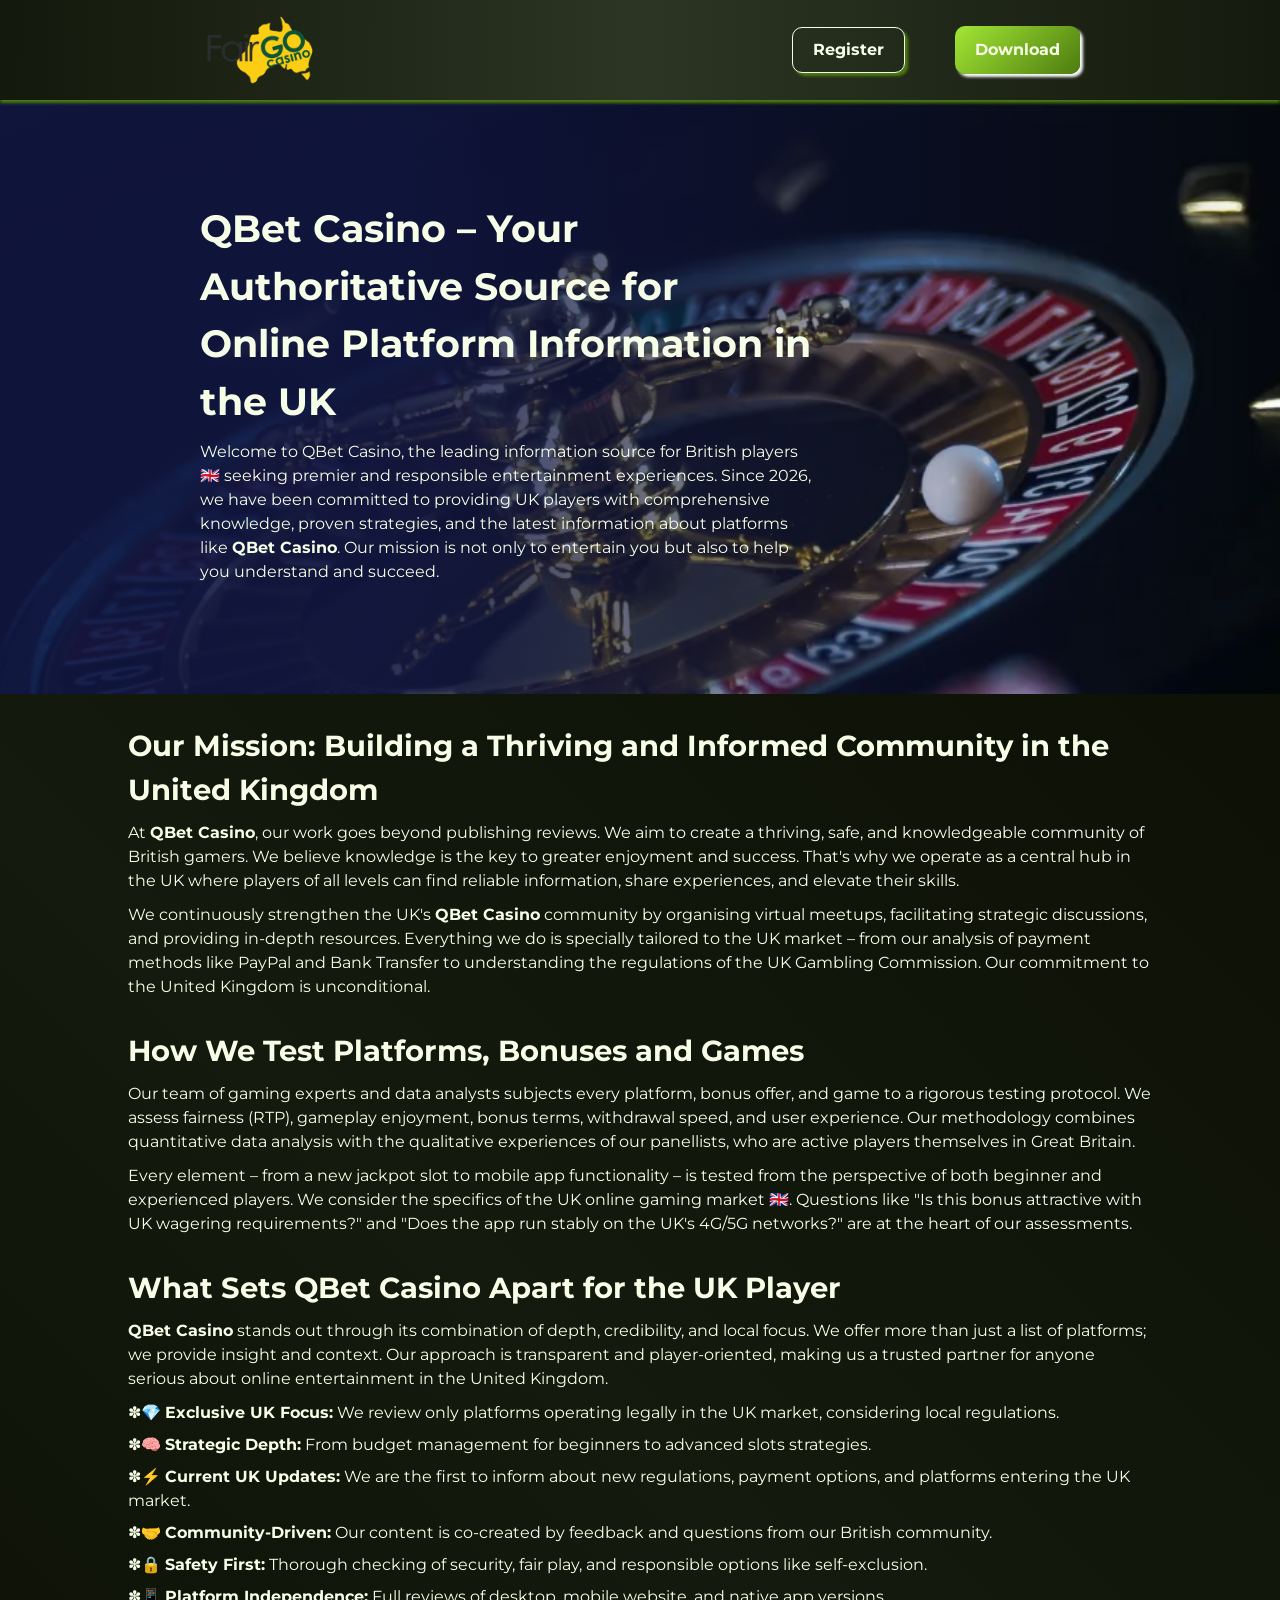
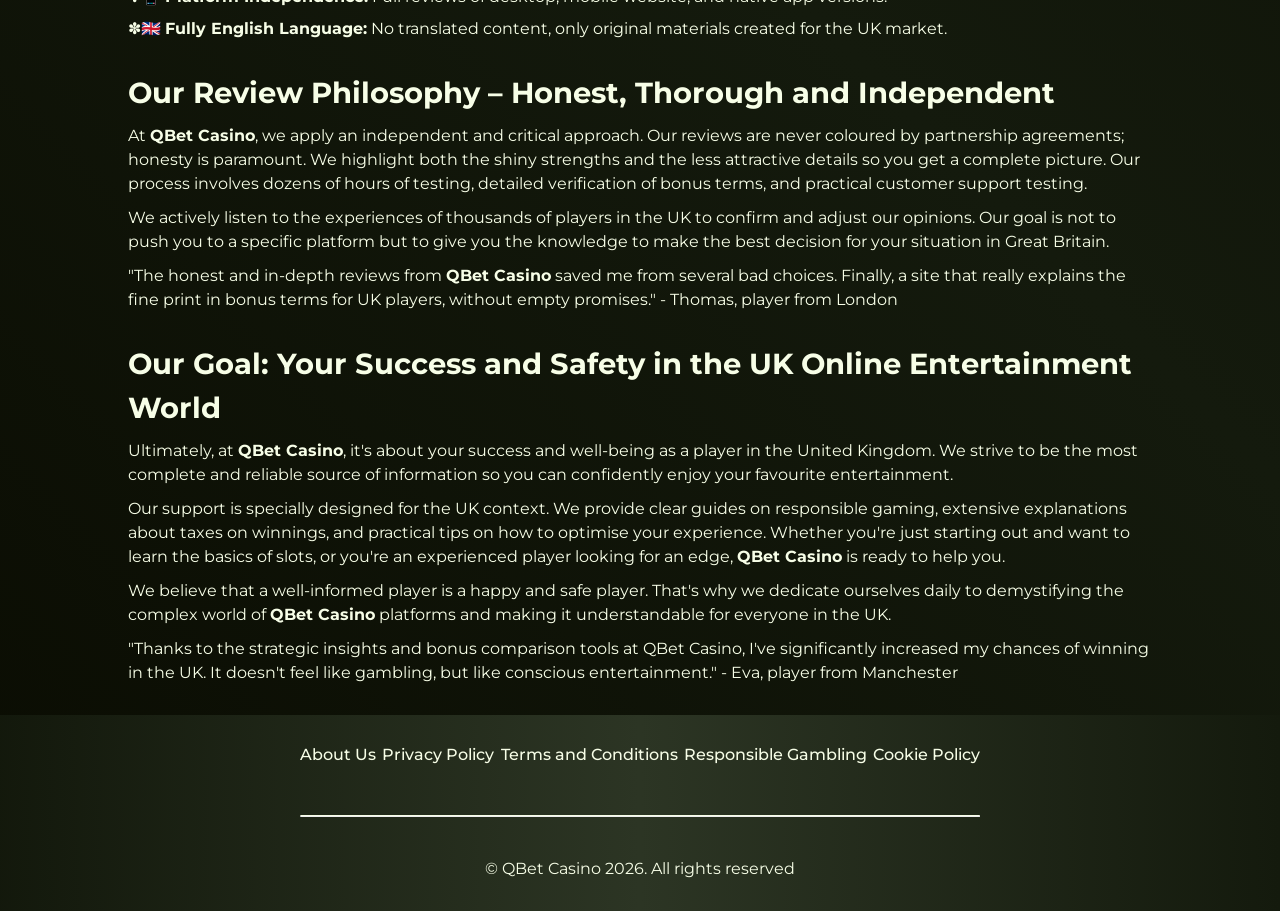
==== about-us/index.html @ fb93bfb6 "add task" ====
<!DOCTYPE html>
<html lang="en">

<head>
    <meta charset="UTF-8">
    <meta name="viewport" content="width=device-width, initial-scale=1.0">
    <link rel="stylesheet" href="/style.css">
    <link rel="shortcut icon" href="/favicon.ico" type="image/x-icon">
    <title>QBet Casino – Your Trusted Guide to Online Platforms in the UK</title>
    <meta name="description"
        content="Discover everything about QBet Casino: in-depth guides, winning strategies, expert advice and latest updates specially for UK players.">
    <meta name="googlebot" content="index,follow,noarchive">

    <link rel="canonical" href="https://www.diamondhomeimprovementsltd.co.uk/about-us/">

    <meta property="og:type" content="website" />
    <meta property="og:title" content="QBet Casino – Your Trusted Guide to Online Platforms in the UK" />
    <meta property="og:description"
        content="Discover everything about QBet Casino: in-depth guides, winning strategies, expert advice and latest updates specially for UK players." />
    <meta property="og:url" content="https://www.diamondhomeimprovementsltd.co.uk/about-us/" />
    <meta property="og:site_name" content="QBet Casino" />
    <meta property="og:image" content="https://www.diamondhomeimprovementsltd.co.uk/img/1.webp" />
    <meta property="og:locale" content="en_GB" />

    <meta name="twitter:card" content="summary_large_image" />
    <meta name="twitter:title" content="QBet Casino – Your Trusted Guide to Online Platforms in the UK" />
    <meta name="twitter:description"
        content="Complete guides and proven strategies for QBet Casino players in the United Kingdom." />
    <meta name="twitter:image" content="https://www.diamondhomeimprovementsltd.co.uk/img/1.webp" />
</head>

<body>

    <header>
        <div class="logo">
            <a href="/"><img src="/img/logo.webp" alt="QBet Casino logo" width="140" height="70"></a>
        </div>

        <div class="header-btn">
            <a href="/play/" rel="nofollow" content="noindex" class="h-violet-btn">Register</a>
            <a href="/play/" rel="nofollow" content="noindex" class="h-accent-btn">Download</a>
        </div>
    </header>

    <main>
        <div class="promo">
            <div class="promo-l">
                <h1>QBet Casino – Your Authoritative Source for Online Platform Information in the UK</h1>
                <p class="txt">
                    Welcome to QBet Casino, the leading information source for British players 🇬🇧 seeking premier and
                    responsible entertainment experiences. Since 2026, we have been committed to providing UK players
                    with comprehensive knowledge, proven strategies, and the latest information about platforms like
                    <strong>QBet Casino</strong>. Our mission is not only to entertain you but also to help you
                    understand and succeed.
                </p>
            </div>
        </div>

        <div class="wrapper">
            <div class="container">
                <h2>Our Mission: Building a Thriving and Informed Community in the United Kingdom</h2>
                <p class="txt">
                    At <strong>QBet Casino</strong>, our work goes beyond publishing reviews. We aim to create a
                    thriving, safe, and knowledgeable community of British gamers. We believe knowledge is the key to
                    greater enjoyment and success. That's why we operate as a central hub in the UK where players of all
                    levels can find reliable information, share experiences, and elevate their skills.
                </p>
                <p class="txt">
                    We continuously strengthen the UK's <strong>QBet Casino</strong> community by organising virtual
                    meetups, facilitating strategic discussions, and providing in-depth resources. Everything we do is
                    specially tailored to the UK market – from our analysis of payment methods like PayPal and Bank
                    Transfer to understanding the regulations of the UK Gambling Commission. Our commitment to the
                    United Kingdom is unconditional.
                </p>
            </div>

            <div class="container">
                <h2>How We Test Platforms, Bonuses and Games</h2>
                <p class="txt">
                    Our team of gaming experts and data analysts subjects every platform, bonus offer, and game to a
                    rigorous testing protocol. We assess fairness (RTP), gameplay enjoyment, bonus terms, withdrawal
                    speed, and user experience. Our methodology combines quantitative data analysis with the qualitative
                    experiences of our panellists, who are active players themselves in Great Britain.
                </p>
                <p class="txt">
                    Every element – from a new jackpot slot to mobile app functionality – is tested from the perspective
                    of both beginner and experienced players. We consider the specifics of the UK online gaming market
                    🇬🇧. Questions like "Is this bonus attractive with UK wagering requirements?" and "Does the app run
                    stably on the UK's 4G/5G networks?" are at the heart of our assessments.
                </p>
            </div>

            <div class="container">
                <h2>What Sets QBet Casino Apart for the UK Player</h2>
                <p class="txt">
                    <strong>QBet Casino</strong> stands out through its combination of depth, credibility, and local
                    focus. We offer more than just a list of platforms; we provide insight and context. Our approach is
                    transparent and player-oriented, making us a trusted partner for anyone serious about online
                    entertainment in the United Kingdom.
                </p>
                <ul>
                    <li>💎 <strong>Exclusive UK Focus:</strong> We review only platforms operating legally in the UK
                        market, considering local regulations.</li>
                    <li>🧠 <strong>Strategic Depth:</strong> From budget management for beginners to advanced slots
                        strategies.</li>
                    <li>⚡ <strong>Current UK Updates:</strong> We are the first to inform about new regulations, payment
                        options, and platforms entering the UK market.</li>
                    <li>🤝 <strong>Community-Driven:</strong> Our content is co-created by feedback and questions from
                        our British community.</li>
                    <li>🔒 <strong>Safety First:</strong> Thorough checking of security, fair play, and responsible
                        options like self-exclusion.</li>
                    <li>📱 <strong>Platform Independence:</strong> Full reviews of desktop, mobile website, and native
                        app versions.</li>
                    <li>🇬🇧 <strong>Fully English Language:</strong> No translated content, only original materials
                        created for the UK market.</li>
                </ul>
            </div>

            <div class="container">
                <h2>Our Review Philosophy – Honest, Thorough and Independent</h2>
                <p class="txt">
                    At <strong>QBet Casino</strong>, we apply an independent and critical approach. Our reviews are
                    never coloured by partnership agreements; honesty is paramount. We highlight both the shiny
                    strengths and the less attractive details so you get a complete picture. Our process involves dozens
                    of hours of testing, detailed verification of bonus terms, and practical customer support testing.
                </p>
                <p class="txt">
                    We actively listen to the experiences of thousands of players in the UK to confirm and adjust our
                    opinions. Our goal is not to push you to a specific platform but to give you the knowledge to make
                    the best decision for your situation in Great Britain.
                </p>
                <p class="txt">
                    "The honest and in-depth reviews from <strong>QBet Casino</strong> saved me from several bad
                    choices. Finally, a site that really explains the fine print in bonus terms for UK players, without
                    empty promises." - Thomas, player from London
                </p>
            </div>

            <div class="container">
                <h2>Our Goal: Your Success and Safety in the UK Online Entertainment World</h2>
                <p class="txt">
                    Ultimately, at <strong>QBet Casino</strong>, it's about your success and well-being as a player in
                    the United Kingdom. We strive to be the most complete and reliable source of information so you can
                    confidently enjoy your favourite entertainment.
                </p>
                <p class="txt">
                    Our support is specially designed for the UK context. We provide clear guides on responsible gaming,
                    extensive explanations about taxes on winnings, and practical tips on how to optimise your
                    experience. Whether you're just starting out and want to learn the basics of slots, or you're an
                    experienced player looking for an edge, <strong>QBet Casino</strong> is ready to help you.
                </p>
                <p class="txt">
                    We believe that a well-informed player is a happy and safe player. That's why we dedicate ourselves
                    daily to demystifying the complex world of <strong>QBet Casino</strong> platforms and making it
                    understandable for everyone in the UK.
                </p>
                <p class="txt">
                    "Thanks to the strategic insights and bonus comparison tools at QBet Casino, I've significantly
                    increased my chances of winning in the UK. It doesn't feel like gambling, but like conscious
                    entertainment." - Eva, player from Manchester
                </p>
            </div>
        </div>
    </main>

    <footer>
        <ul>
            <li>
                <a href="/about-us/">About Us</a>
            </li>
            <li>
                <a href="/privacy-policy/">Privacy Policy</a>
            </li>
            <li>
                <a href="/terms-and-conditions/">Terms and Conditions</a>
            </li>
            <li>
                <a href="/responsible-gambling/">Responsible Gambling</a>
            </li>
            <li>
                <a href="/cookie-policy/">Cookie Policy</a>
            </li>
        </ul>

        <hr>

        <p class="txt">
            © QBet Casino 2026. All rights reserved
        </p>
    </footer>
</body>

</html>
---- style.css ----
@font-face {
	font-family: Montserrat;
	src: url('./font/Montserrat-Regular.ttf') format('truetype');
	font-weight: 400;
	font-style: normal;
}
@font-face {
	font-family: Montserrat;
	src: url('./font/Montserrat-Medium.ttf') format('truetype');
	font-weight: 500;
	font-style: normal;
}
@font-face {
	font-family: Montserrat;
	src: url('./font/Montserrat-Bold.ttf') format('truetype');
	font-weight: 700;
	font-style: normal;
}

:root {
	--background: linear-gradient(45deg, #0a0c02 0%, #141a0d 45%, #0a0c02 100%);
	--header: linear-gradient(90deg, #141a0de0, #2c3524, #141a0d);
	--btn-accent: linear-gradient(135deg, #a3e635, #4d7c0f);
	--btn-inherit: #f7fee7;
	--accent: linear-gradient(135deg, #bef264, #65a30d);
	--gift: #f9fafb;
	--gift-btn: linear-gradient(135deg, #365314, #1a2e05);
	--border-radius: 10px;
	--table: linear-gradient(180deg, #141a0d, #0a0c02);
	--minus: #fb7185;
	--shadow: #a3e63520;
	--second-shadow: #4d7c0f;
}

* {
	margin: 0;
	padding: 0;
	box-sizing: border-box;
	scroll-behavior: smooth;
	text-overflow: clip;
}

ul {
	list-style: '✽';
	list-style-position: inside;
}

ul li,
ol li {
	margin: 8px 0;
}

ul li::marker {
	color: var(--accent);
}

ol {
	list-style-position: inside;
}

a {
	text-decoration: none;
	color: inherit;
}

img,
video {
	width: 80%;
	height: auto;
	display: block;
	border-radius: var(--border-radius);
}

button {
	all: unset;
	cursor: pointer;
	box-sizing: border-box;
}

input,
textarea,
button,
select {
	font: inherit;
	border: none;
	outline: none;
}

h1,
h2,
h3,
h4,
h5,
h6 {
	font-weight: 500;
	color: var(--btn-inherit) fff;
}

h1 {
	font-weight: 700;
	font-size: 2.4rem;
}

h2 {
	font-size: 1.8rem;
	font-weight: 700;
}

h3 {
	font-size: 1.5rem;
	font-weight: 500;
	margin: 10px 0;
}

.txt {
	font-size: 1rem;
	margin: 10px 0;
}
body {
	font-family: 'Montserrat', sans-serif;
	font-size: 1rem;
	line-height: 1.5;
	background: var(--background);
	color: var(--btn-inherit);
	box-sizing: border-box;
}

main {
	width: 100%;
	margin: 0 auto;
}

header {
	padding: 10px 200px;
	height: auto;
	display: flex;
	align-items: center;
	justify-content: space-between;
	background: var(--header);
	box-shadow: 0 3px 3px var(--second-shadow);
	max-width: 100vw;
	margin: 0 auto;
	position: sticky;
	top: 0;
	z-index: 100;
}

header img {
	width: 120px;
	height: auto;
	border-radius: 10px;
}

.header-btn {
	display: flex;
	align-items: center;
	justify-content: space-between;
}

.h-violet-btn {
	padding: 10px 20px;
	font-size: 1rem;
	border: 1px solid var(--btn-inherit);
	border-radius: 10px;
	box-shadow: 3px 3px 3px var(--second-shadow);
	margin-right: 50px;
	font-weight: 700;
	transition: all 0.3s ease-in-out;
}

.h-accent-btn {
	padding: 12px 20px;
	font-size: 1rem;
	background: var(--btn-accent);
	box-shadow: 3px 3px 3px var(--gift);
	border-radius: 10px;
	text-align: center;
	font-weight: 700;
	transition: all 0.3s ease;
}

.h-app-link {
	font-size: 1rem;
	font-weight: 600;
	transition: all 0.5s ease;
}

.h-accent-btn:hover {
	background: white;
	color: var(--minus);
}

.h-violet-btn:hover,
.h-accent-btn:hover {
	transform: scale(0.9);
	box-shadow: 1px 1px 5px var(--gift);
}

.h-app-link:hover {
	font-size: 1.2rem;
}

.wrapper {
	max-width: 80%;
	margin: 0 auto;
}

.promo {
	display: flex;
	align-items: center;
	justify-content: space-between;
	padding: 100px 200px;
	gap: 50px;
	background-image:
		linear-gradient(90deg, rgba(17, 22, 65, 0.89) 30%, rgba(255, 255, 255, 0) 100%), url(./img/layer.webp);
	background-repeat: no-repeat;
	background-size: cover;
}

.promo-l {
	width: 70%;
	z-index: 10;
}

.blob {
	position: absolute;
	width: 80px;
	height: 80px;
	background: var(--btn-accent);
	box-shadow:
		0 0 50px rgba(250, 204, 21, 0.4),
		inset 10px -10px 20px rgba(0, 0, 0, 0.1);
	border-radius: 60% 40% 30% 70% / 60% 30% 70% 40%;
	animation:
		morph 8s ease-in-out infinite,
		float 12s ease-in-out infinite;

	filter: blur(1px);
	z-index: -1;
}

@keyframes morph {
	0% {
		border-radius: 60% 40% 30% 70% / 60% 30% 70% 40%;
	}
	25% {
		border-radius: 45% 55% 50% 50% / 55% 45% 55% 45%;
	}
	50% {
		border-radius: 30% 70% 70% 30% / 30% 30% 70% 70%;
	}
	75% {
		border-radius: 55% 45% 40% 60% / 45% 55% 45% 55%;
	}
	100% {
		border-radius: 60% 40% 30% 70% / 60% 30% 70% 40%;
	}
}

@keyframes float {
	0%,
	100% {
		transform: translate(0, 0) rotate(0deg);
	}
	33% {
		transform: translate(30px, -50px) rotate(5deg);
	}
	66% {
		transform: translate(-20px, 20px) rotate(-5deg);
	}
}

.promo-gift {
	background: var(--gift);
	width: 30%;
	height: auto;
	padding: 20px 40px;
	text-align: center;
	border-radius: 20px;
	animation: pulse-shadow 2s infinite;
}

@keyframes pulse-shadow {
	0% {
		box-shadow: 0 0 25px 3px var(--second-shadow);
	}
	50% {
		box-shadow: 0 0 15px 8px var(--second-shadow);
	}
	100% {
		box-shadow: 0 0 25px 3px var(--second-shadow);
	}
}

.gift-box {
	background: var(--gift);
	border-radius: 100%;
	width: 84px;
	height: auto;
	display: flex;
	align-items: center;
	justify-content: center;
	padding: 12px;
	margin: 0px auto;
	margin-top: -48px;
}

.txt-accent {
	color: var(--minus);
	font-size: 1.5rem;
	line-height: 2rem;
	font-weight: 700;
}

.btn-accent {
	display: inline-block;
	padding: 10px 16px;
	font-size: 1rem;
	background: var(--gift-btn);
	color: var(--btn-inherit) fff;
	border-radius: 10px;
	text-align: center;
	font-weight: 700;
	margin: 20px auto;
	text-transform: uppercase;
	transition: all 0.4s ease-in-out;
}

.btn-accent:hover {
	transform: scale(1.1);
}

.gift-zoom {
	animation: zoom-in-zoom-out 3s ease infinite;
}

@keyframes zoom-in-zoom-out {
	0% {
		scale: 120%;
	}
	50% {
		scale: 140%;
	}
	100% {
		scale: 120%;
	}
}

.navigation {
	margin: 20px auto;
	background: var(--gift-btn);
	border-radius: 16px;
	box-shadow: 0 0 15px 3px var(--second-shadow);
	padding: 8px;
	transition: all 0.4s ease;
}

.navigation:hover {
	box-shadow: 0 0 10px 9px var(--second-shadow);
}

.txt-nav {
	text-align: center;
	cursor: pointer;
	position: relative;
	padding: 10px 0;
	font-size: 1.2rem;
	font-weight: 500;
	display: block;
}

.txt-nav::before {
	content: '☰';
	position: absolute;
	top: 11px;
	right: 20px;
}

.nav-list {
	margin: 0 auto;
	column-count: 3;
	width: 100%;
	border: 1px solid var(--accent);
	padding: 10px;
	background: var(--gift-btn);
	border-radius: 10px;
	display: none;
}

#toggle-nav:checked ~ .nav-list {
	display: block;
}

.nav-list li {
	margin: 4px 0;
}

.nav-list li a:hover {
	text-decoration: underline;
}

.container {
	margin: 30px auto;
}

.table-wrapper {
	overflow-x: auto;
	margin-top: 1.5rem;
	border-radius: var(--border-radius);
	width: 100%;
}

.table-wrapper table {
	width: 100%;
	border-collapse: collapse;
	color: var(--white);
	font-size: 1rem;
	min-width: 320px;
	background: var(--gift-btn);
	border-radius: 12px;
	margin: 20px auto;
}

thead {
	background: var(--table);
}

table td,
table th {
	border: 1px solid var(--background);
	padding: 8px;
}

table tr:nth-child(even) {
	background: #20173072;
}

.steps-container {
	display: flex;
	flex-direction: column;
	gap: 40px;
	padding-left: 24px;
	border-left: 3px solid #6edb7d;
	margin: 20px 40px;
	width: 100%;
}

.loggen {
	width: 80%;
	margin: 20px auto;
	padding: 40px;
	background: var(--gift-btn);
	border-radius: 10px;
	border: 2px solid var(--accent);
}

.loggen h2 {
	text-align: center;
}

.step {
	display: flex;
	align-items: flex-start;
	gap: 20px;
	position: relative;
}

.step-number {
	position: absolute;
	left: -40px;
	top: 0;
	background: #6edb7d;
	color: white;
	font-weight: bold;
	border-radius: 50%;
	width: 30px;
	height: 30px;
	text-align: center;
	line-height: 30px;
	font-size: 16px;
}

hr {
	width: 100%;
	border-top: 1px solid var(--btn-inherit);
	border-radius: 10px;
	margin-top: 10px;
}

.step-content {
	width: 90%;
}

.step-content h3 {
	margin: 0 0 10px;
	font-size: 20px;
	color: var(--btn-inherit);
}

.step-content img {
	max-width: 60%;
	border-radius: 8px;
	margin-bottom: 10px;
}

.promoties-bonus {
	display: flex;
	align-items: start;
	justify-content: space-evenly;
	gap: 30px;
}

.voordelen {
	width: 100%;
	border: 2px solid var(--btn-accent);
	border-radius: 12px;
}

.voordelen ul,
.nadelen ul {
	padding: 14px 20px;
}

.voordelen-title {
	display: flex;
	background: var(--btn-accent);
	font-size: 1.2rem;
	font-weight: 700;
	padding: 8px 14px;
	border-top-left-radius: 8px;
	border-top-right-radius: 8px;
}

.nadelen {
	width: 100%;
	border: 2px solid var(--minus);
	border-radius: 12px;
}

.nadelen-title {
	display: flex;
	background: var(--minus);
	font-size: 1.2rem;
	font-weight: 700;
	padding: 8px 14px;
	border-top-left-radius: 8px;
	border-top-right-radius: 8px;
}

.faq-contnetn {
	background: var(--table);
	padding: 18px 40px;
}

.qa-content {
	margin: 20px auto;
	display: flex;
	flex-direction: column;
}
.qa-scontent-title {
	margin: 10px auto;
	border-top: 1px solid var(--btn-inherit);
}

.qa-title {
	font-size: 20px;
	width: 100%;
	position: relative;
	margin: 0;
	display: block;
	cursor: pointer;
}

.qa-answaer {
	font-size: 18px;
	padding: 0px 10px;
	margin: 0 10px;
	color: var(--btn-inherit);
}

footer {
	display: flex;
	flex-direction: column;
	align-items: center;
	justify-content: center;
	gap: 30px;
	margin: 0 auto;
	width: 100%;
	padding: 20px 300px;
	background: var(--header);
	text-align: center;
}

footer ul {
	list-style: none;
	display: flex;
	align-items: center;
	justify-content: space-between;
	width: 100%;
	font-size: 1rem;
	font-weight: 500;
	transition: all 0.4s ease-in-out;
}

footer a img {
	width: 80px;
	height: auto;
}

footer ul li:hover {
	color: var(--btn-accent);
}

.f-active {
	color: var(--btn-accent);
}

.pages {
	padding: 20px 0;
	display: flex;
	flex-direction: column;
	gap: 20px;
}

@media (max-width: 1024px) {
	h1 {
		font-size: 2rem;
	}

	header {
		/* flex-wrap: wrap; */
		padding: 4px 6px;
		margin: 0 auto;
		text-align: center;
		align-items: center;
		justify-content: center;
		gap: 4px;
		max-width: 100vw;
		margin: 0 auto;
		position: sticky;
		top: 0;
		z-index: 100;
	}

	header img {
		max-width: 100px;
	}

	.h-violet-btn {
		margin-right: 10px;
	}

	.h-violet-btn,
	.h-accent-btn {
		padding: 10px 14px;
	}

	.header-app {
		position: absolute;
		bottom: -24px;
		background: var(--header);
		width: 100vw;
	}

	.promo {
		padding: 20px;
		margin: 0 auto;
		flex-direction: column;
	}

	.promo-l {
		width: 100%;
	}

	.promo-gift {
		width: 100%;
	}

	.nav-list {
		column-count: 2;
		justify-content: space-between;
	}

	table {
		width: 100%;
	}

	.loggen {
		width: 100%;
		margin: 20px 8px;
	}

	.promoties-bonus {
		flex-direction: column;
	}

	.wrapper {
		max-width: 100%;
		padding: 10px;
		margin: 20px auto;
	}

	footer {
		padding: 10px;
		text-align: center;
	}

	footer ul:first-child {
		flex-direction: column;
	}
}
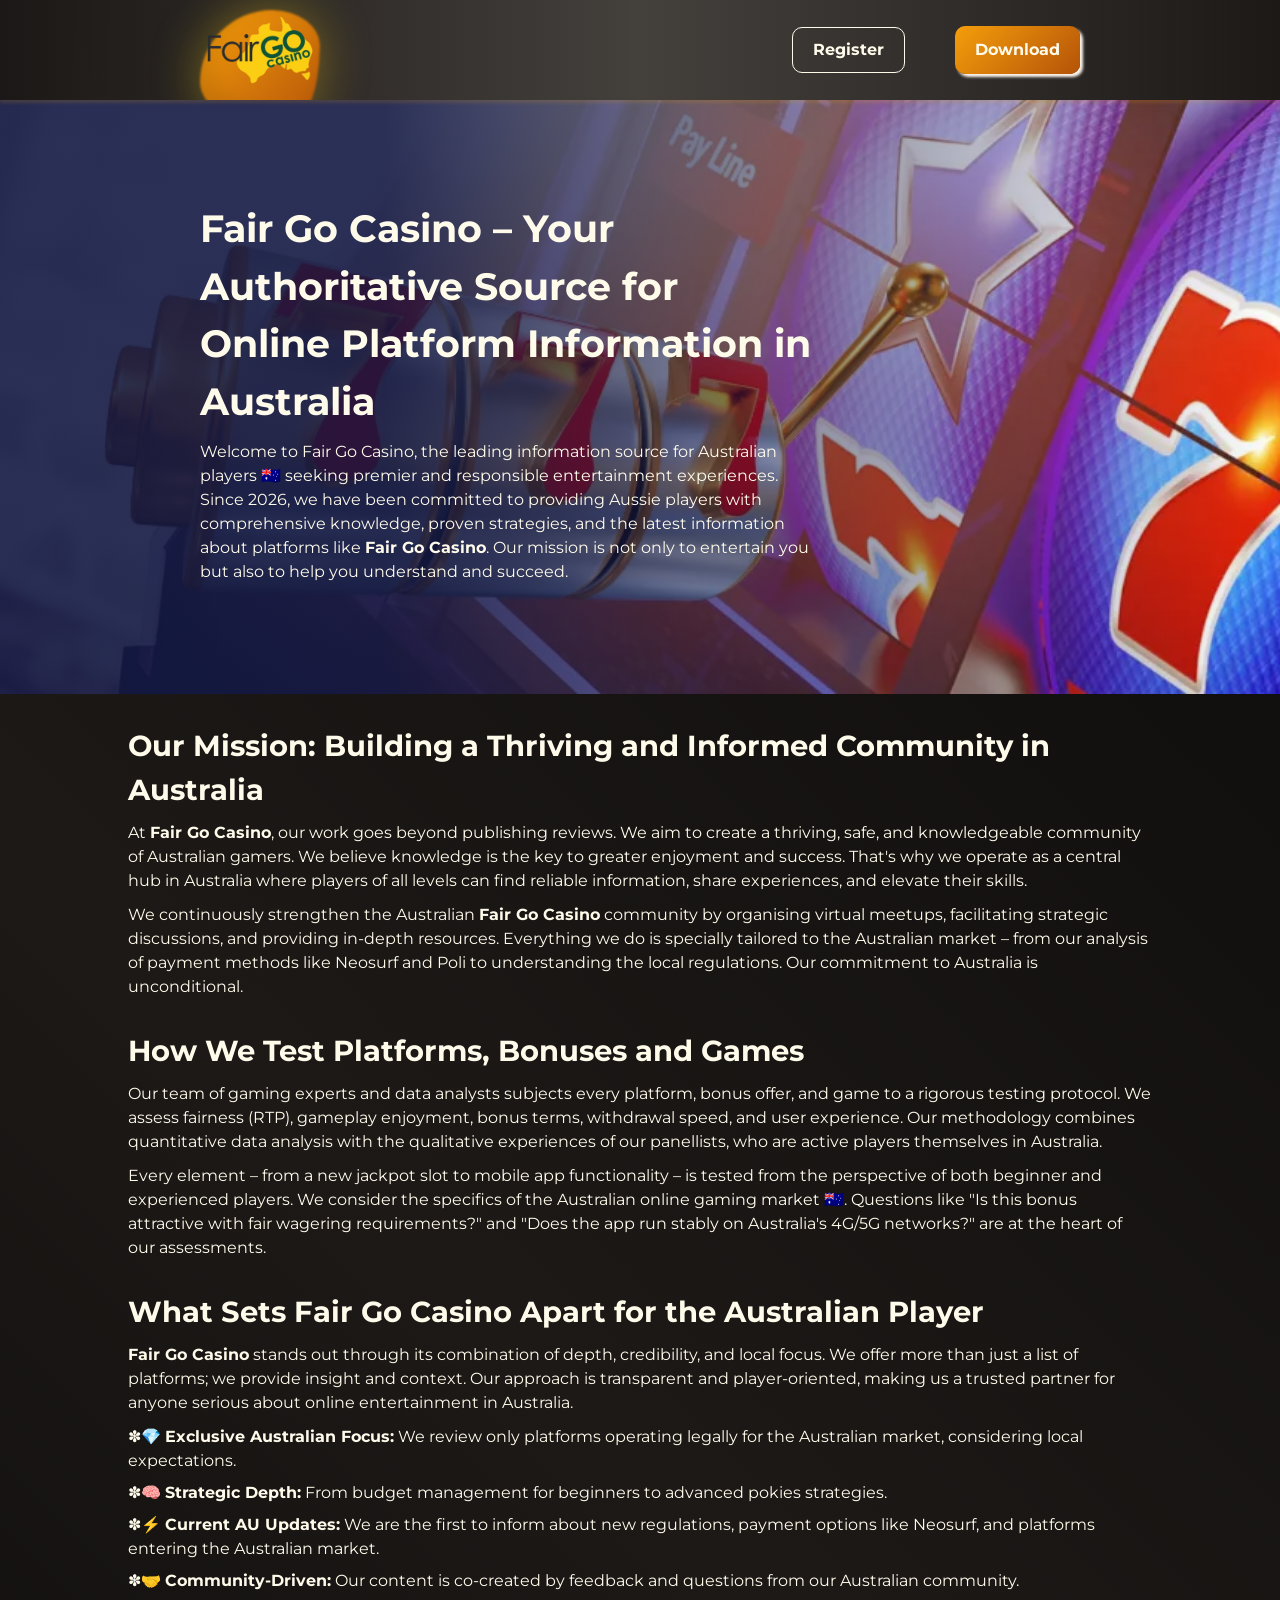
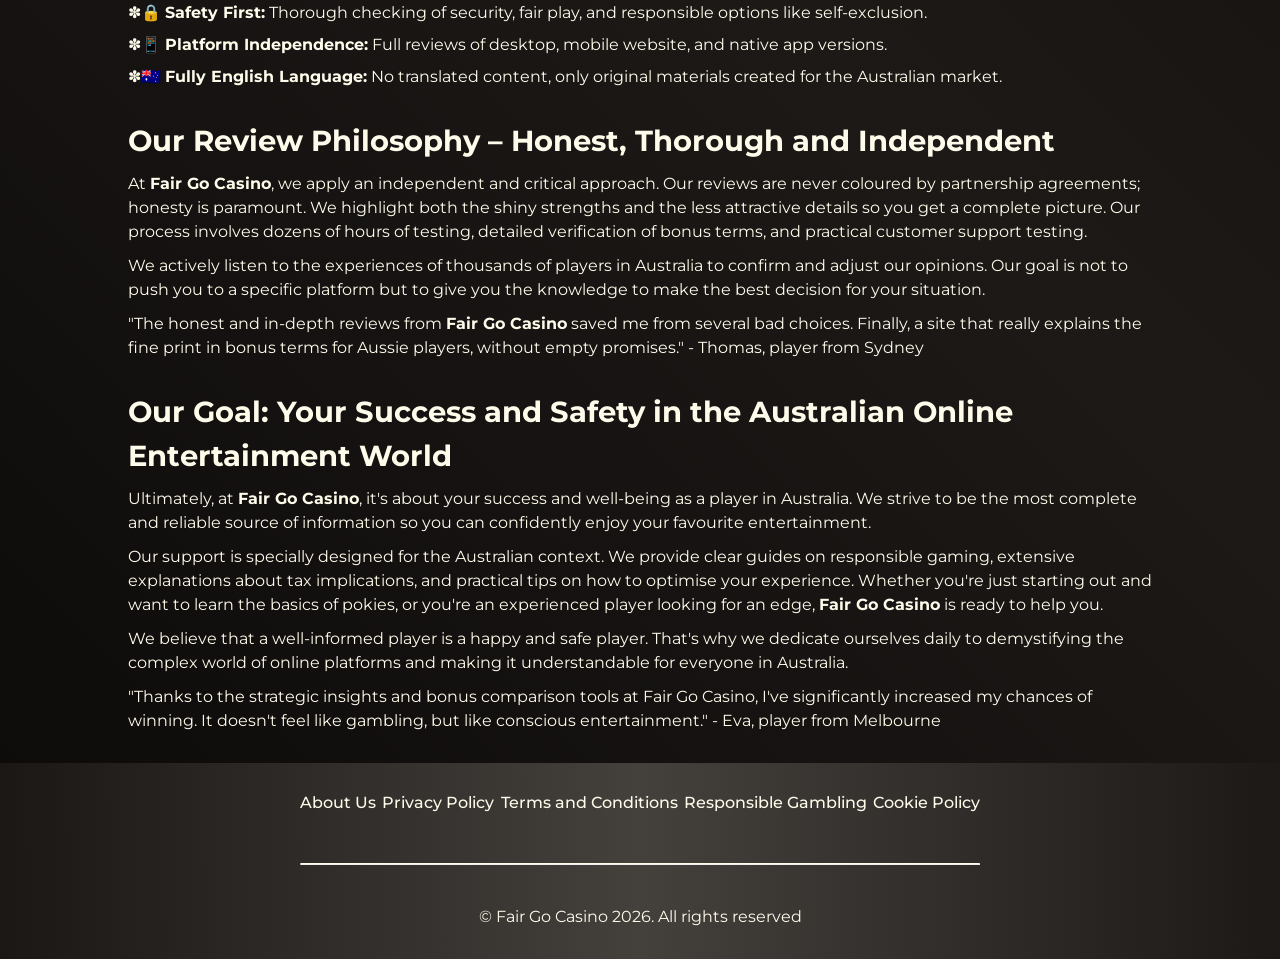
==== commit 6b5cd73c: "add new inform & change style" ====
--- a/about-us/index.html
+++ b/about-us/index.html
@@ -6,34 +6,35 @@
     <meta name="viewport" content="width=device-width, initial-scale=1.0">
     <link rel="stylesheet" href="/style.css">
     <link rel="shortcut icon" href="/favicon.ico" type="image/x-icon">
-    <title>QBet Casino – Your Trusted Guide to Online Platforms in the UK</title>
+    <title>Fair Go Casino – Your Trusted Guide to Online Platforms in Australia</title>
     <meta name="description"
-        content="Discover everything about QBet Casino: in-depth guides, winning strategies, expert advice and latest updates specially for UK players.">
+        content="Discover everything about Fair Go Casino: in-depth guides, winning strategies, expert advice and latest updates specially for Australian players.">
     <meta name="googlebot" content="index,follow,noarchive">
 
-    <link rel="canonical" href="https://www.diamondhomeimprovementsltd.co.uk/about-us/">
+    <link rel="canonical" href="https://www.haasechiro.com/about-us/">
 
     <meta property="og:type" content="website" />
-    <meta property="og:title" content="QBet Casino – Your Trusted Guide to Online Platforms in the UK" />
+    <meta property="og:title" content="Fair Go Casino – Your Trusted Guide to Online Platforms in Australia" />
     <meta property="og:description"
-        content="Discover everything about QBet Casino: in-depth guides, winning strategies, expert advice and latest updates specially for UK players." />
-    <meta property="og:url" content="https://www.diamondhomeimprovementsltd.co.uk/about-us/" />
-    <meta property="og:site_name" content="QBet Casino" />
-    <meta property="og:image" content="https://www.diamondhomeimprovementsltd.co.uk/img/1.webp" />
-    <meta property="og:locale" content="en_GB" />
+        content="Discover everything about Fair Go Casino: in-depth guides, winning strategies, expert advice and latest updates specially for Australian players." />
+    <meta property="og:url" content="https://www.haasechiro.com/about-us/" />
+    <meta property="og:site_name" content="Fair Go Casino" />
+    <meta property="og:image" content="https://www.haasechiro.com/img/1.webp" />
+    <meta property="og:locale" content="en_AU" />
 
     <meta name="twitter:card" content="summary_large_image" />
-    <meta name="twitter:title" content="QBet Casino – Your Trusted Guide to Online Platforms in the UK" />
+    <meta name="twitter:title" content="Fair Go Casino – Your Trusted Guide to Online Platforms in Australia" />
     <meta name="twitter:description"
-        content="Complete guides and proven strategies for QBet Casino players in the United Kingdom." />
-    <meta name="twitter:image" content="https://www.diamondhomeimprovementsltd.co.uk/img/1.webp" />
+        content="Complete guides and proven strategies for Fair Go Casino players in Australia." />
+    <meta name="twitter:image" content="https://www.haasechiro.com/img/1.webp" />
 </head>
 
 <body>
 
     <header>
         <div class="logo">
-            <a href="/"><img src="/img/logo.webp" alt="QBet Casino logo" width="140" height="70"></a>
+            <div class="blob"></div>
+            <a href="/"><img src="/img/logo.webp" alt="Fair Go Casino logo" width="140" height="70"></a>
         </div>
 
         <div class="header-btn">
@@ -45,12 +46,14 @@
     <main>
         <div class="promo">
             <div class="promo-l">
-                <h1>QBet Casino – Your Authoritative Source for Online Platform Information in the UK</h1>
-                <p class="txt">
-                    Welcome to QBet Casino, the leading information source for British players 🇬🇧 seeking premier and
-                    responsible entertainment experiences. Since 2026, we have been committed to providing UK players
+                <h1>Fair Go Casino – Your Authoritative Source for Online Platform Information in Australia</h1>
+                <p class="txt">
+                    Welcome to Fair Go Casino, the leading information source for Australian players 🇦🇺 seeking
+                    premier and
+                    responsible entertainment experiences. Since 2026, we have been committed to providing Aussie
+                    players
                     with comprehensive knowledge, proven strategies, and the latest information about platforms like
-                    <strong>QBet Casino</strong>. Our mission is not only to entertain you but also to help you
+                    <strong>Fair Go Casino</strong>. Our mission is not only to entertain you but also to help you
                     understand and succeed.
                 </p>
             </div>
@@ -58,19 +61,20 @@
 
         <div class="wrapper">
             <div class="container">
-                <h2>Our Mission: Building a Thriving and Informed Community in the United Kingdom</h2>
-                <p class="txt">
-                    At <strong>QBet Casino</strong>, our work goes beyond publishing reviews. We aim to create a
-                    thriving, safe, and knowledgeable community of British gamers. We believe knowledge is the key to
-                    greater enjoyment and success. That's why we operate as a central hub in the UK where players of all
+                <h2>Our Mission: Building a Thriving and Informed Community in Australia</h2>
+                <p class="txt">
+                    At <strong>Fair Go Casino</strong>, our work goes beyond publishing reviews. We aim to create a
+                    thriving, safe, and knowledgeable community of Australian gamers. We believe knowledge is the key to
+                    greater enjoyment and success. That's why we operate as a central hub in Australia where players of
+                    all
                     levels can find reliable information, share experiences, and elevate their skills.
                 </p>
                 <p class="txt">
-                    We continuously strengthen the UK's <strong>QBet Casino</strong> community by organising virtual
+                    We continuously strengthen the Australian <strong>Fair Go Casino</strong> community by organising
+                    virtual
                     meetups, facilitating strategic discussions, and providing in-depth resources. Everything we do is
-                    specially tailored to the UK market – from our analysis of payment methods like PayPal and Bank
-                    Transfer to understanding the regulations of the UK Gambling Commission. Our commitment to the
-                    United Kingdom is unconditional.
+                    specially tailored to the Australian market – from our analysis of payment methods like Neosurf and
+                    Poli to understanding the local regulations. Our commitment to Australia is unconditional.
                 </p>
             </div>
 
@@ -80,84 +84,88 @@
                     Our team of gaming experts and data analysts subjects every platform, bonus offer, and game to a
                     rigorous testing protocol. We assess fairness (RTP), gameplay enjoyment, bonus terms, withdrawal
                     speed, and user experience. Our methodology combines quantitative data analysis with the qualitative
-                    experiences of our panellists, who are active players themselves in Great Britain.
+                    experiences of our panellists, who are active players themselves in Australia.
                 </p>
                 <p class="txt">
                     Every element – from a new jackpot slot to mobile app functionality – is tested from the perspective
-                    of both beginner and experienced players. We consider the specifics of the UK online gaming market
-                    🇬🇧. Questions like "Is this bonus attractive with UK wagering requirements?" and "Does the app run
-                    stably on the UK's 4G/5G networks?" are at the heart of our assessments.
-                </p>
-            </div>
-
-            <div class="container">
-                <h2>What Sets QBet Casino Apart for the UK Player</h2>
-                <p class="txt">
-                    <strong>QBet Casino</strong> stands out through its combination of depth, credibility, and local
+                    of both beginner and experienced players. We consider the specifics of the Australian online gaming
+                    market 🇦🇺. Questions like "Is this bonus attractive with fair wagering requirements?" and "Does
+                    the app run
+                    stably on Australia's 4G/5G networks?" are at the heart of our assessments.
+                </p>
+            </div>
+
+            <div class="container">
+                <h2>What Sets Fair Go Casino Apart for the Australian Player</h2>
+                <p class="txt">
+                    <strong>Fair Go Casino</strong> stands out through its combination of depth, credibility, and local
                     focus. We offer more than just a list of platforms; we provide insight and context. Our approach is
                     transparent and player-oriented, making us a trusted partner for anyone serious about online
-                    entertainment in the United Kingdom.
+                    entertainment in Australia.
                 </p>
                 <ul>
-                    <li>💎 <strong>Exclusive UK Focus:</strong> We review only platforms operating legally in the UK
-                        market, considering local regulations.</li>
-                    <li>🧠 <strong>Strategic Depth:</strong> From budget management for beginners to advanced slots
+                    <li>💎 <strong>Exclusive Australian Focus:</strong> We review only platforms operating legally for
+                        the Australian market, considering local expectations.</li>
+                    <li>🧠 <strong>Strategic Depth:</strong> From budget management for beginners to advanced pokies
                         strategies.</li>
-                    <li>⚡ <strong>Current UK Updates:</strong> We are the first to inform about new regulations, payment
-                        options, and platforms entering the UK market.</li>
+                    <li>⚡ <strong>Current AU Updates:</strong> We are the first to inform about new regulations, payment
+                        options like Neosurf, and platforms entering the Australian market.</li>
                     <li>🤝 <strong>Community-Driven:</strong> Our content is co-created by feedback and questions from
-                        our British community.</li>
+                        our Australian community.</li>
                     <li>🔒 <strong>Safety First:</strong> Thorough checking of security, fair play, and responsible
                         options like self-exclusion.</li>
                     <li>📱 <strong>Platform Independence:</strong> Full reviews of desktop, mobile website, and native
                         app versions.</li>
-                    <li>🇬🇧 <strong>Fully English Language:</strong> No translated content, only original materials
-                        created for the UK market.</li>
+                    <li>🇦🇺 <strong>Fully English Language:</strong> No translated content, only original materials
+                        created for the Australian market.</li>
                 </ul>
             </div>
 
             <div class="container">
                 <h2>Our Review Philosophy – Honest, Thorough and Independent</h2>
                 <p class="txt">
-                    At <strong>QBet Casino</strong>, we apply an independent and critical approach. Our reviews are
+                    At <strong>Fair Go Casino</strong>, we apply an independent and critical approach. Our reviews are
                     never coloured by partnership agreements; honesty is paramount. We highlight both the shiny
                     strengths and the less attractive details so you get a complete picture. Our process involves dozens
                     of hours of testing, detailed verification of bonus terms, and practical customer support testing.
                 </p>
                 <p class="txt">
-                    We actively listen to the experiences of thousands of players in the UK to confirm and adjust our
+                    We actively listen to the experiences of thousands of players in Australia to confirm and adjust our
                     opinions. Our goal is not to push you to a specific platform but to give you the knowledge to make
-                    the best decision for your situation in Great Britain.
-                </p>
-                <p class="txt">
-                    "The honest and in-depth reviews from <strong>QBet Casino</strong> saved me from several bad
-                    choices. Finally, a site that really explains the fine print in bonus terms for UK players, without
-                    empty promises." - Thomas, player from London
-                </p>
-            </div>
-
-            <div class="container">
-                <h2>Our Goal: Your Success and Safety in the UK Online Entertainment World</h2>
-                <p class="txt">
-                    Ultimately, at <strong>QBet Casino</strong>, it's about your success and well-being as a player in
-                    the United Kingdom. We strive to be the most complete and reliable source of information so you can
+                    the best decision for your situation.
+                </p>
+                <p class="txt">
+                    "The honest and in-depth reviews from <strong>Fair Go Casino</strong> saved me from several bad
+                    choices. Finally, a site that really explains the fine print in bonus terms for Aussie players,
+                    without
+                    empty promises." - Thomas, player from Sydney
+                </p>
+            </div>
+
+            <div class="container">
+                <h2>Our Goal: Your Success and Safety in the Australian Online Entertainment World</h2>
+                <p class="txt">
+                    Ultimately, at <strong>Fair Go Casino</strong>, it's about your success and well-being as a player
+                    in
+                    Australia. We strive to be the most complete and reliable source of information so you can
                     confidently enjoy your favourite entertainment.
                 </p>
                 <p class="txt">
-                    Our support is specially designed for the UK context. We provide clear guides on responsible gaming,
-                    extensive explanations about taxes on winnings, and practical tips on how to optimise your
-                    experience. Whether you're just starting out and want to learn the basics of slots, or you're an
-                    experienced player looking for an edge, <strong>QBet Casino</strong> is ready to help you.
+                    Our support is specially designed for the Australian context. We provide clear guides on responsible
+                    gaming,
+                    extensive explanations about tax implications, and practical tips on how to optimise your
+                    experience. Whether you're just starting out and want to learn the basics of pokies, or you're an
+                    experienced player looking for an edge, <strong>Fair Go Casino</strong> is ready to help you.
                 </p>
                 <p class="txt">
                     We believe that a well-informed player is a happy and safe player. That's why we dedicate ourselves
-                    daily to demystifying the complex world of <strong>QBet Casino</strong> platforms and making it
-                    understandable for everyone in the UK.
-                </p>
-                <p class="txt">
-                    "Thanks to the strategic insights and bonus comparison tools at QBet Casino, I've significantly
-                    increased my chances of winning in the UK. It doesn't feel like gambling, but like conscious
-                    entertainment." - Eva, player from Manchester
+                    daily to demystifying the complex world of online platforms and making it understandable for
+                    everyone in Australia.
+                </p>
+                <p class="txt">
+                    "Thanks to the strategic insights and bonus comparison tools at Fair Go Casino, I've significantly
+                    increased my chances of winning. It doesn't feel like gambling, but like conscious entertainment." -
+                    Eva, player from Melbourne
                 </p>
             </div>
         </div>
@@ -185,7 +193,7 @@
         <hr>
 
         <p class="txt">
-            © QBet Casino 2026. All rights reserved
+            © Fair Go Casino 2026. All rights reserved
         </p>
     </footer>
 </body>
--- a/style.css
+++ b/style.css
@@ -18,18 +18,18 @@
 }
 
 :root {
-	--background: linear-gradient(45deg, #0a0c02 0%, #141a0d 45%, #0a0c02 100%);
-	--header: linear-gradient(90deg, #141a0de0, #2c3524, #141a0d);
-	--btn-accent: linear-gradient(135deg, #a3e635, #4d7c0f);
-	--btn-inherit: #f7fee7;
-	--accent: linear-gradient(135deg, #bef264, #65a30d);
-	--gift: #f9fafb;
-	--gift-btn: linear-gradient(135deg, #365314, #1a2e05);
-	--border-radius: 10px;
-	--table: linear-gradient(180deg, #141a0d, #0a0c02);
-	--minus: #fb7185;
-	--shadow: #a3e63520;
-	--second-shadow: #4d7c0f;
+	--background: linear-gradient(45deg, #0c0a09 0%, #1c1917 45%, #0c0a09 100%);
+	--header: linear-gradient(90deg, rgba(28, 25, 23, 0.88), #44403c, #1c1917);
+	--btn-accent: linear-gradient(135deg, #f59e0b, #b45309);
+	--btn-inherit: #fffbeb;
+	--accent: linear-gradient(135deg, #fbbf24, #d97706);
+	--gift: #fff7ed;
+	--gift-btn: linear-gradient(135deg, #78350f, #451a03);
+	--border-radius: 12px;
+	--table: linear-gradient(180deg, #1c1917, #0c0a09);
+	--minus: #ef4444;
+	--shadow: rgba(245, 158, 11, 0.15);
+	--second-shadow: #b45309;
 }
 
 * {
@@ -137,18 +137,23 @@
 	align-items: center;
 	justify-content: space-between;
 	background: var(--header);
-	box-shadow: 0 3px 3px var(--second-shadow);
+	box-shadow: 0 3px 3px var(--shadow);
 	max-width: 100vw;
 	margin: 0 auto;
 	position: sticky;
 	top: 0;
 	z-index: 100;
+	overflow: hidden;
 }
 
 header img {
 	width: 120px;
 	height: auto;
 	border-radius: 10px;
+}
+
+.logo {
+	position: relative;
 }
 
 .header-btn {
@@ -162,7 +167,6 @@
 	font-size: 1rem;
 	border: 1px solid var(--btn-inherit);
 	border-radius: 10px;
-	box-shadow: 3px 3px 3px var(--second-shadow);
 	margin-right: 50px;
 	font-weight: 700;
 	transition: all 0.3s ease-in-out;
@@ -224,16 +228,14 @@
 
 .blob {
 	position: absolute;
-	width: 80px;
-	height: 80px;
+	width: 120px;
+	height: 120px;
 	background: var(--btn-accent);
 	box-shadow:
 		0 0 50px rgba(250, 204, 21, 0.4),
 		inset 10px -10px 20px rgba(0, 0, 0, 0.1);
 	border-radius: 60% 40% 30% 70% / 60% 30% 70% 40%;
-	animation:
-		morph 8s ease-in-out infinite,
-		float 12s ease-in-out infinite;
+	animation: morph 8s ease-in-out infinite;
 
 	filter: blur(1px);
 	z-index: -1;
@@ -350,13 +352,13 @@
 	margin: 20px auto;
 	background: var(--gift-btn);
 	border-radius: 16px;
-	box-shadow: 0 0 15px 3px var(--second-shadow);
+	box-shadow: 0 0 5px 3px var(--second-shadow);
 	padding: 8px;
 	transition: all 0.4s ease;
 }
 
 .navigation:hover {
-	box-shadow: 0 0 10px 9px var(--second-shadow);
+	box-shadow: 0 0 10px 13px var(--second-shadow);
 }
 
 .txt-nav {
@@ -633,7 +635,7 @@
 		margin: 0 auto;
 		text-align: center;
 		align-items: center;
-		justify-content: center;
+		justify-content: space-between;
 		gap: 4px;
 		max-width: 100vw;
 		margin: 0 auto;
